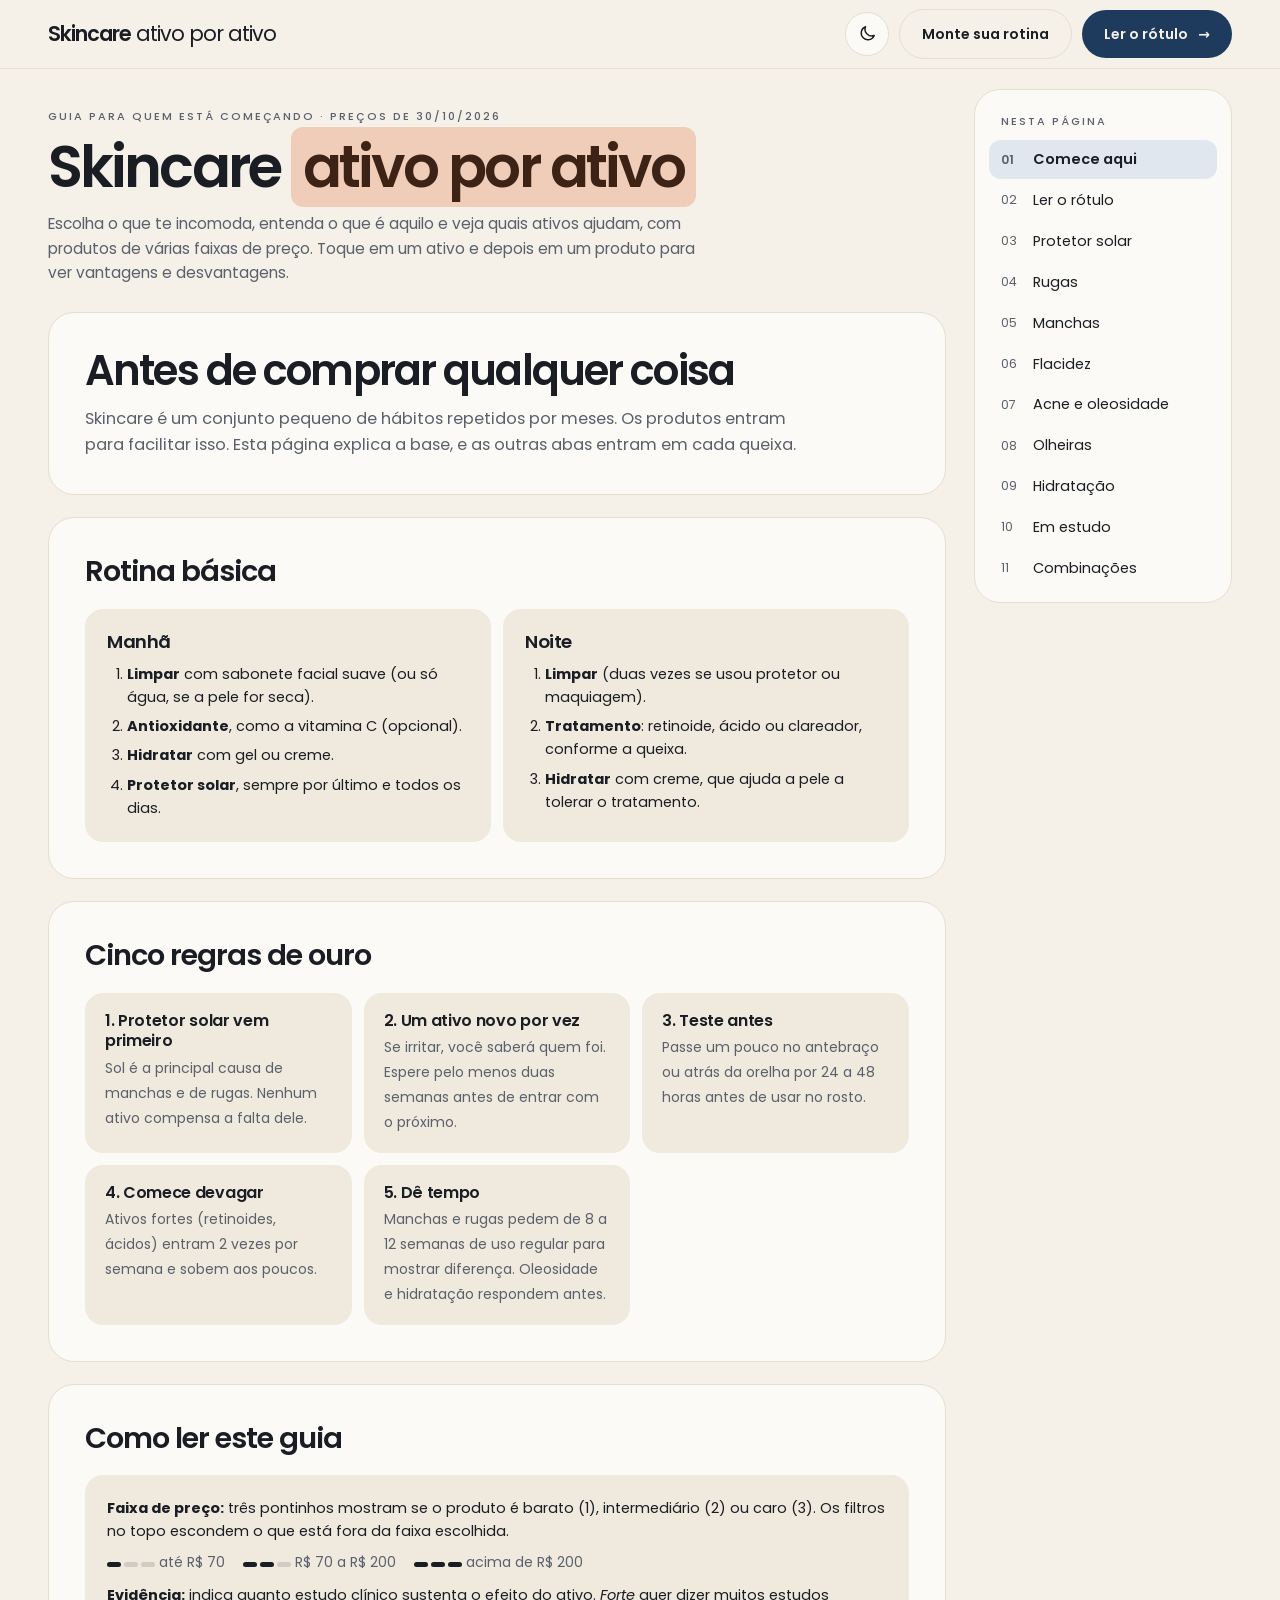
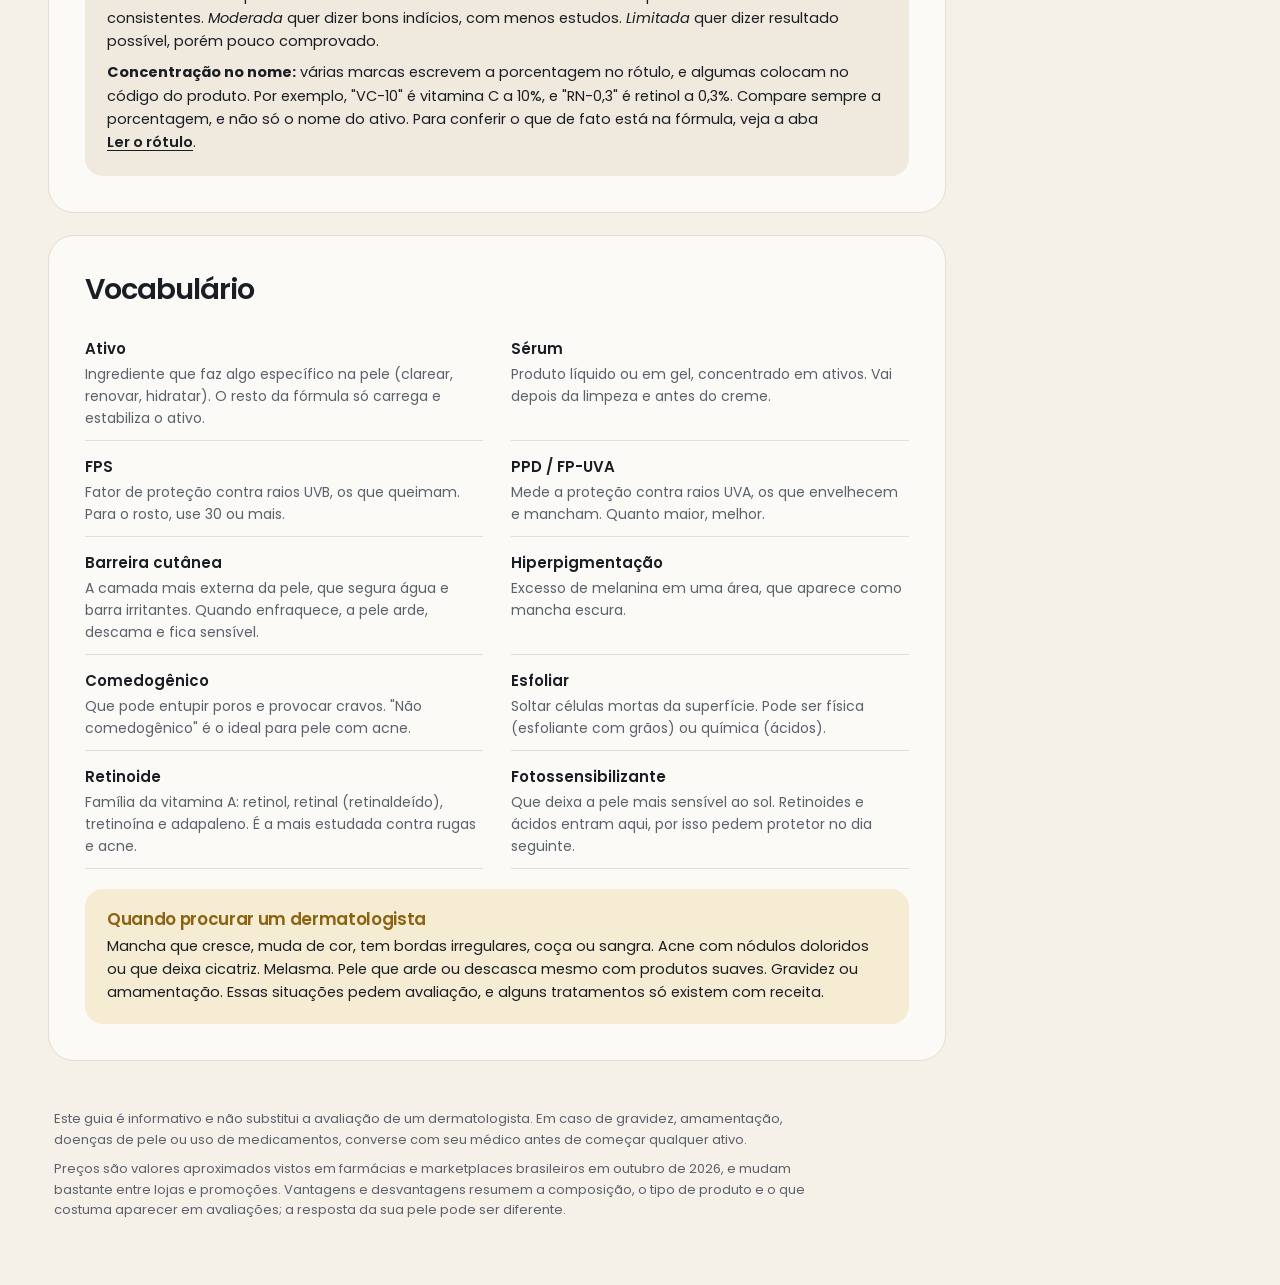
==== guia.html @ db8c1526 "pagina inicial, montador de rotina e novos ativos" ====
<!doctype html>
<html lang="pt-BR">
<head>
<meta charset="utf-8">
<meta name="viewport" content="width=device-width, initial-scale=1">
<meta name="color-scheme" content="light dark">
<meta name="description" content="Guia de skincare ativo por ativo, com exemplos de produtos, preços e como ler o rótulo.">
<title>Skincare Ativo por Ativo</title>
<link rel="preconnect" href="https://fonts.googleapis.com">
<link rel="preconnect" href="https://fonts.gstatic.com" crossorigin>
<link rel="stylesheet" href="https://fonts.googleapis.com/css2?family=Poppins:wght@400;500;600;700&display=swap">
<link rel="stylesheet" href="css/style.css">
<script>
  // Aplica o tema antes de desenhar a página, para não piscar: o salvo pelo botão ou, sem escolha, o claro.
  var t = null;
  try { t = localStorage.getItem('tema'); } catch (e) {}
  document.documentElement.dataset.theme = t || 'light';
</script>
</head>
<body>
<header class="appbar">
  <div class="appbar-in">
    <a class="logo" href="index.html">Skincare <span>ativo por ativo</span></a>
    <div class="bar-r">
      <button class="theme" id="theme" type="button" aria-label="Alternar entre modo claro e escuro">
        <svg class="i-moon" viewBox="0 0 24 24" fill="none" stroke="currentColor" stroke-width="1.8" stroke-linecap="round" stroke-linejoin="round" aria-hidden="true"><path d="M20.5 14.5A8.5 8.5 0 0 1 9.5 3.5a8.5 8.5 0 1 0 11 11z"/></svg>
        <svg class="i-sun" viewBox="0 0 24 24" fill="none" stroke="currentColor" stroke-width="1.8" stroke-linecap="round" aria-hidden="true"><circle cx="12" cy="12" r="4.2"/><path d="M12 2.5v2.2M12 19.3v2.2M2.5 12h2.2M19.3 12h2.2M5.3 5.3l1.6 1.6M17.1 17.1l1.6 1.6M5.3 18.7l1.6-1.6M17.1 6.9l1.6-1.6"/></svg>
      </button>
      <a class="cta ghost" href="rotina.html"><span class="long">Monte sua rotina</span><span class="short">Rotina</span></a>
      <button class="cta" id="next"><span id="next-l">Próxima aba</span> <span aria-hidden="true">→</span></button>
    </div>
  </div>
</header>
<div class="wrap">
  <aside class="side">
    <p class="side-t">Nesta página</p>
    <nav class="tabs" id="tabs" role="tablist" aria-label="Assuntos do guia"></nav>
  </aside>
  <div class="main">
    <header class="top">
      <p class="eyebrow">Guia para quem está começando · preços de 30/10/2026</p>
      <h1>Skincare <em>ativo por ativo</em></h1>
      <p class="sub">Escolha o que te incomoda, entenda o que é aquilo e veja quais ativos ajudam, com produtos de várias faixas de preço. Toque em um ativo e depois em um produto para ver vantagens e desvantagens.</p>
    </header>
    <div class="filter" id="filter" role="group" aria-label="Filtrar produtos por preço"></div>
    <main id="panel" tabindex="-1"></main>
  </div>
  <footer>
    <p>Este guia é informativo e não substitui a avaliação de um dermatologista. Em caso de gravidez, amamentação, doenças de pele ou uso de medicamentos, converse com seu médico antes de começar qualquer ativo.</p>
    <p>Preços são valores aproximados vistos em farmácias e marketplaces brasileiros em outubro de 2026, e mudam bastante entre lojas e promoções. Vantagens e desvantagens resumem a composição, o tipo de produto e o que costuma aparecer em avaliações; a resposta da sua pele pode ser diferente.</p>
  </footer>
</div>

<script src="js/abas/inicio-protetor.js"></script>
<script src="js/abas/rugas-manchas.js"></script>
<script src="js/abas/flacidez-acne.js"></script>
<script src="js/abas/olheiras-hidratacao-combinacoes.js"></script>
<script src="js/abas/em-estudo.js"></script>
<script src="js/abas/ler-rotulo.js"></script>
<script src="js/tema.js"></script>
<script src="js/app.js"></script>
</body>
</html>
---- css/style.css ----
/* Layout: barra fixa no topo + menu lateral numerado ("Nesta página"); cada aba vira uma pilha de cartões grandes.
   Visual: creme quente, cartões arredondados, Poppins, verde-escuro nos botões principais, pílulas com opção ativa em preto. */
/* Paleta: creme quente + azul-petróleo + pêssego (claro); grafite azulado + azul-claro + pêssego (escuro). */
:root{
  --bg:#F5F1E9; --surface:#FCFAF6; --surface2:#EFE9DE; --cool:#E1E7EE; --ink:#1A1E24; --muted:#5A616C; --line:#E5DED1;
  --accent:#1E3A5C; --accent-ink:#F5F1E9; --accent-soft:#DCE5F0;
  --hl:#F0CDB9; --hl-ink:#3D2216;
  --blue:#4A4C96; --blue-soft:#E5E5F6;
  --good:#2D6B4C; --good-soft:#E0EEE4; --bad:#A3433A; --bad-soft:#F7E3DD; --warn:#8A6210; --warn-soft:#F6ECD4;
  --r-lg:26px; --r-md:18px; --r-sm:12px; --bar:68px;
  --f-display:'Poppins',system-ui,-apple-system,'Segoe UI',sans-serif;
  --f-body:'Poppins',system-ui,-apple-system,'Segoe UI',sans-serif;
}
@media (prefers-color-scheme: dark){
  :root:not([data-theme="light"]){
    --bg:#0F131A; --surface:#161B23; --surface2:#1E242E; --cool:#222C3A; --ink:#ECEBE6; --muted:#A3AAB6; --line:#2A323E;
    --accent:#A9C8EE; --accent-ink:#0D1A2B; --accent-soft:#1C2B40;
    --hl:#EFB89E; --hl-ink:#2B150C;
    --blue:#C2C3F2; --blue-soft:#25263F;
    --good:#8CD3AE; --good-soft:#15291F; --bad:#F3A297; --bad-soft:#38201C; --warn:#E8C878; --warn-soft:#2D2614;
    color-scheme:dark;
  }
}
:root[data-theme="dark"]{
  --bg:#0F131A; --surface:#161B23; --surface2:#1E242E; --cool:#222C3A; --ink:#ECEBE6; --muted:#A3AAB6; --line:#2A323E;
  --accent:#A9C8EE; --accent-ink:#0D1A2B; --accent-soft:#1C2B40;
  --hl:#EFB89E; --hl-ink:#2B150C;
  --blue:#C2C3F2; --blue-soft:#25263F;
  --good:#8CD3AE; --good-soft:#15291F; --bad:#F3A297; --bad-soft:#38201C; --warn:#E8C878; --warn-soft:#2D2614;
  color-scheme:dark;
}
*{box-sizing:border-box}
[hidden]{display:none!important}
body{margin:0;background:var(--bg);color:var(--ink);font:400 15.5px/1.6 var(--f-body);-webkit-font-smoothing:antialiased;padding-block:0 56px}
button{font:inherit;color:inherit}
:focus-visible{outline:2px solid var(--accent);outline-offset:2px}
.lbl,.plabel,.facts dt,.pb,.side-t,.eyebrow,.cmp h5,.pd h5{font:500 11px/1.3 var(--f-body);letter-spacing:.18em;text-transform:uppercase;color:var(--muted)}

/* Barra do topo */
.appbar{position:sticky;top:0;z-index:20;background:var(--bg);border-bottom:1px solid var(--line);padding-top:env(safe-area-inset-top,0px)}
.appbar-in{max-width:76rem;margin-inline:auto;height:var(--bar);display:flex;align-items:center;justify-content:space-between;gap:16px;
  padding-inline:max(16px,env(safe-area-inset-left,0px)) max(16px,env(safe-area-inset-right,0px))}
.logo{font:600 1.3rem/1 var(--f-display);letter-spacing:-.045em;color:var(--ink);text-decoration:none;white-space:nowrap}
.logo span{font-weight:400}
.cta{display:inline-flex;align-items:center;gap:10px;background:var(--accent);color:var(--accent-ink);border:0;border-radius:999px;padding:13px 22px;font-weight:600;font-size:14px;cursor:pointer;white-space:nowrap}
.cta:hover{filter:brightness(1.18)}
.bar-r{display:flex;align-items:center;gap:10px;min-width:0}
.bar-r .cta{min-width:0}
#next-l{min-width:0;overflow:hidden;text-overflow:ellipsis}
.theme{flex:0 0 auto;width:44px;height:44px;border-radius:50%;border:1px solid var(--line);background:var(--surface);display:grid;place-items:center;cursor:pointer;color:var(--ink)}
.theme:hover{background:var(--surface2)}
.theme svg{width:19px;height:19px}
.theme .i-sun{display:none}
[data-theme="dark"] .theme .i-sun{display:block}
[data-theme="dark"] .theme .i-moon{display:none}

/* Grade principal + menu lateral */
.wrap{max-width:76rem;margin-inline:auto;display:grid;grid-template-columns:minmax(0,1fr) 258px;gap:0 28px;align-items:start;
  padding-inline:max(16px,env(safe-area-inset-left,0px)) max(16px,env(safe-area-inset-right,0px))}
.main{grid-column:1;grid-row:1;min-width:0}
footer{grid-column:1}
.side{grid-column:2;grid-row:1 / span 2;position:sticky;top:calc(var(--bar) + env(safe-area-inset-top,0px) + 20px);margin-top:20px;
  background:var(--surface);border:1px solid var(--line);border-radius:var(--r-lg);padding:24px 14px 14px}
.side-t{margin:0 12px 12px}
.tabs{display:flex;flex-direction:column;gap:2px;position:relative}
.tab{display:flex;gap:14px;align-items:center;width:100%;text-align:left;border:0;background:none;padding:10px 12px;border-radius:var(--r-sm);font-size:14.5px;line-height:1.3;cursor:pointer}
.tab i{font-style:normal;font-size:12.5px;color:var(--muted);min-width:18px;font-variant-numeric:tabular-nums}
.tab:hover{background:var(--surface2)}
.tab[aria-selected="true"]{background:var(--cool);font-weight:600}

/* Abertura */
.top{padding-block:40px 26px}
.eyebrow{margin:0}
h1{font:600 clamp(2.2rem,6vw,3.6rem)/1.05 var(--f-display);letter-spacing:-.05em;margin:14px 0;text-wrap:balance}
h1 em{font-style:normal;background:var(--hl);color:var(--hl-ink);padding:0 .2em;border-radius:12px;-webkit-box-decoration-break:clone;box-decoration-break:clone}
.sub{max-width:42rem;color:var(--muted);margin:0}

/* Filtro em pílula */
.filter{display:flex;gap:8px 14px;align-items:center;flex-wrap:wrap;margin:0 0 18px}
.seg{display:inline-flex;gap:4px;flex-wrap:wrap;background:var(--surface2);border-radius:999px;padding:5px}
.fchip{border:0;background:transparent;padding:9px 16px;border-radius:999px;font-weight:500;font-size:13.5px;line-height:1.2;color:var(--muted);cursor:pointer}
.fchip:hover{color:var(--ink)}
.fchip[aria-pressed="true"]{background:var(--ink);color:var(--bg)}

/* Cartões de seção */
#panel{outline:none}
.blk{background:var(--surface);border:1px solid var(--line);border-radius:var(--r-lg);padding:clamp(20px,4vw,36px);margin-bottom:22px}
h2{font:600 clamp(1.9rem,5vw,2.6rem)/1.08 var(--f-display);letter-spacing:-.045em;margin:0 0 12px;text-wrap:balance}
.lead{font-size:1.02rem;color:var(--muted);max-width:46rem;margin:0}
.sec{font:600 clamp(1.35rem,3.2vw,1.8rem)/1.2 var(--f-display);letter-spacing:-.035em;margin:0 0 20px;text-wrap:balance}

.types{display:grid;grid-template-columns:repeat(auto-fit,minmax(min(100%,220px),1fr));gap:12px;counter-reset:t}
.type{background:var(--cool);border-radius:var(--r-md);padding:20px 22px}
.type::before{counter-increment:t;content:counter(t,decimal-leading-zero);display:block;font:600 1.6rem/1 var(--f-display);letter-spacing:-.04em;color:color-mix(in srgb,var(--ink) 22%,transparent);margin-bottom:14px}
.type h4{font:600 1.05rem/1.25 var(--f-display);letter-spacing:-.02em;margin:0 0 6px}
.type p{margin:0;font-size:14px;color:var(--muted)}

/* Ativos (sanfona) */
.act{background:var(--surface2);border:1.5px solid transparent;border-radius:var(--r-md);margin-bottom:10px}
.act:has(>[aria-expanded="true"]){background:var(--surface);border-color:var(--ink)}
.act-head{width:100%;display:flex;gap:14px;align-items:center;justify-content:space-between;text-align:left;background:none;border:0;padding:18px 20px;cursor:pointer;border-radius:var(--r-md)}
.act-head .l{min-width:0}
.nm{font:600 1.15rem/1.25 var(--f-display);letter-spacing:-.025em;display:block}
.tags{display:flex;flex-wrap:wrap;gap:6px;margin-top:8px}
.tag{font-size:12px;font-weight:500;line-height:1;padding:6px 10px;border-radius:999px;background:color-mix(in srgb,var(--ink) 7%,transparent);color:var(--muted)}
.tag.ev{background:var(--blue-soft);color:var(--blue)}
.tag.ev.lim{background:var(--warn-soft);color:var(--warn)}
.chev{flex:0 0 auto;width:30px;height:30px;border-radius:50%;background:var(--surface);border:1px solid var(--line);display:grid;place-items:center;font:500 16px/1 var(--f-body)}
.chev::before{content:"+"}
[aria-expanded="true"]>.chev{background:var(--ink);border-color:var(--ink);color:var(--bg)}
[aria-expanded="true"]>.chev::before{content:"–"}
.act-body{margin:0 20px;padding:4px 0 22px;border-top:1px solid var(--line)}
.facts{display:grid;grid-template-columns:repeat(auto-fit,minmax(min(100%,240px),1fr));gap:16px 24px;margin:18px 0 20px}
.facts div{min-width:0}
.facts dt{margin-bottom:5px}
.facts dd{margin:0;font-size:14.5px}
.facts .care dd{color:var(--warn)}
.plabel{margin:4px 0 10px}

/* Produtos */
.prods{display:flex;flex-direction:column;gap:8px}
.prod{border-radius:var(--r-sm);background:var(--surface2)}
.prod-head{width:100%;display:grid;grid-template-columns:minmax(0,1fr) auto;gap:4px 14px;text-align:left;background:none;border:0;padding:14px 16px;cursor:pointer;border-radius:var(--r-sm);align-items:center}
.pb{font-size:10.5px}
.pn{font-weight:600;font-size:15px;line-height:1.3;letter-spacing:-.01em}
.pc{font-size:13px;line-height:1.4;color:var(--muted)}
.price{text-align:right;font-weight:600;font-size:15px;line-height:1.3;white-space:nowrap;font-variant-numeric:tabular-nums}
.dots{display:inline-flex;gap:3px;margin-top:6px}
.dots i{width:14px;height:5px;border-radius:3px;background:color-mix(in srgb,var(--ink) 14%,transparent)}
.dots i.on{background:var(--ink)}
.pd{display:grid;grid-template-columns:1fr 1fr;gap:10px;padding:0 12px 12px}
.pd h5{margin:0 0 8px}
.pros h5{color:var(--good)}.cons h5{color:var(--bad)}
.pd ul{list-style:none;margin:0;padding:0;display:flex;flex-direction:column;gap:6px;font-size:14px}
.pd li{padding-left:18px;position:relative}
.pros li::before{content:"+";position:absolute;left:2px;color:var(--good);font-weight:600}
.cons li::before{content:"–";position:absolute;left:2px;color:var(--bad);font-weight:600}
.pros,.cons{min-width:0;border-radius:var(--r-sm);padding:14px 16px}
.pros{background:var(--good-soft)}.cons{background:var(--bad-soft)}
.empty{font-size:14px;color:var(--muted);padding:8px 2px}
.nomatch{margin:0}

/* Notas, cartões internos e listas */
.note{background:var(--warn-soft);border-radius:var(--r-md);padding:20px 22px;margin-top:20px}
.note b{display:block;font:600 1.05rem/1.3 var(--f-display);letter-spacing:-.02em;margin-bottom:4px;color:var(--warn)}
.note p{margin:0;font-size:14.5px}
.steps{display:grid;grid-template-columns:repeat(auto-fit,minmax(min(100%,290px),1fr));gap:12px}
.card{background:var(--surface2);border-radius:var(--r-md);padding:22px}
.card h3{font:600 1.15rem/1.2 var(--f-display);letter-spacing:-.025em;margin:0 0 10px}
.card ol,.card ul{margin:0;padding-left:20px;display:flex;flex-direction:column;gap:6px;font-size:14.5px}
.card p{margin:0 0 8px;font-size:14.5px}
.rules{display:grid;grid-template-columns:repeat(auto-fit,minmax(min(100%,260px),1fr));gap:12px}
.rule{background:var(--surface2);border-radius:var(--r-md);padding:18px 20px}
.rule b{display:block;font:600 1rem/1.3 var(--f-display);letter-spacing:-.02em;margin-bottom:4px}
.rule span{font-size:14px;color:var(--muted)}
.gloss{display:grid;grid-template-columns:repeat(auto-fit,minmax(min(100%,300px),1fr));gap:4px 28px;margin:0}
.gloss div{padding:10px 0;border-bottom:1px solid var(--line)}
.gloss dt{font-weight:600;font-size:15px}
.gloss dd{margin:2px 0 0;font-size:14px;color:var(--muted)}
.legend{display:flex;flex-wrap:wrap;gap:8px 18px;font-size:14px;color:var(--muted)}
.linkbtn{background:none;border:0;padding:0;color:var(--ink);font-weight:600;text-decoration:underline;text-underline-offset:3px;cursor:pointer}

.pair{display:grid;grid-template-columns:minmax(0,1.1fr) auto minmax(0,2fr);gap:6px 16px;align-items:center;background:var(--surface2);border-radius:var(--r-md);padding:16px 20px;margin-bottom:8px}
.pair b{font-weight:600;letter-spacing:-.01em}
.pair p{margin:0;font-size:14px;color:var(--muted)}
.st{font-size:12px;font-weight:600;line-height:1;padding:7px 12px;border-radius:999px;white-space:nowrap}
.st.ok{background:var(--good-soft);color:var(--good)}
.st.alt{background:var(--warn-soft);color:var(--warn)}
.st.no{background:var(--bad-soft);color:var(--bad)}

.cmp{display:grid;grid-template-columns:1fr 1fr;gap:10px;margin:2px 0 20px}
.cmp>div{border-radius:var(--r-md);padding:18px 20px;min-width:0}
.cmp h5{margin:0 0 8px}
.cmp p{margin:0;font-size:14px}
.cmp .inj{background:var(--blue-soft)}.cmp .inj h5{color:var(--blue)}
.cmp .tpc{background:var(--warn-soft)}.cmp .tpc h5{color:var(--warn)}
.srcs{margin:0;padding-left:18px;display:flex;flex-direction:column;gap:8px;font-size:14px}
.srcs a{color:var(--ink);text-underline-offset:3px}

.inci{list-style:none;margin:0;padding:0;columns:250px;column-gap:16px}
.inci li{break-inside:avoid;display:flex;gap:10px;align-items:baseline;padding:6px 10px;border-bottom:1px solid var(--line);font-size:13.5px;border-radius:8px}
.inci li i{font-size:11px;font-style:normal;color:var(--muted);min-width:20px;font-variant-numeric:tabular-nums}
.inci li em{margin-left:auto;padding-left:8px;font-size:10px;font-style:normal;font-weight:600;text-transform:uppercase;letter-spacing:.08em;text-align:right}
.inci li.hi{background:var(--good-soft)}.inci li.hi em{color:var(--good)}
.inci li.lo{background:var(--warn-soft)}.inci li.lo em{color:var(--warn)}
.inci li.mk{background:var(--blue-soft)}.inci li.mk em{color:var(--blue)}
.inci li.ne{font-weight:600}.inci li.ne em{color:var(--muted)}
.inci-cap{font-size:13px;color:var(--muted);margin:10px 0 0}
.case{display:grid;grid-template-columns:minmax(0,200px) 1fr;gap:20px;align-items:center;margin-bottom:16px}
.case img{display:block;width:100%;height:auto;border-radius:var(--r-md);border:1px solid var(--line);background:#fff}
.case p{margin:0 0 8px;font-size:14.5px}.case p:last-child{margin:0}
.det{margin-top:10px}
.det summary{cursor:pointer;font-weight:500;font-size:14.5px;padding:12px 20px;background:var(--surface2);border-radius:999px;width:fit-content;max-width:100%;margin-bottom:10px}
.det[open] summary{margin-bottom:14px}
/* Página "Monte sua rotina": coluna única, sem menu de abas, com os passos numerados */
.cta{text-decoration:none}
.cta.ghost{background:transparent;color:var(--ink);border:1px solid var(--line)}
.cta.ghost:hover{filter:none;background:var(--surface2)}
.cta.ghost .short{display:none}
.tool-wrap{max-width:62rem;margin-inline:auto;padding-inline:max(16px,env(safe-area-inset-left,0px)) max(16px,env(safe-area-inset-right,0px))}
.step{position:relative;padding-left:clamp(20px,4vw,36px)}
.step-n{width:38px;height:38px;border-radius:50%;background:var(--accent);color:var(--accent-ink);display:grid;place-items:center;font-weight:600;font-size:15px;margin-bottom:14px}
.step .sec{margin-bottom:18px}

/* Monte sua rotina */
.chks{display:flex;flex-wrap:wrap;gap:8px}
.chk{display:inline-flex;align-items:center;gap:9px;padding:10px 16px;border-radius:999px;background:var(--surface2);cursor:pointer;font-size:14.5px;font-weight:500;line-height:1.3;user-select:none}
.chk.solo{margin-top:14px}
.chk input,.pick input{appearance:none;-webkit-appearance:none;margin:0;flex:0 0 auto;width:19px;height:19px;border-radius:6px;border:1.5px solid var(--muted);background:var(--surface);display:grid;place-items:center;cursor:pointer}
.chk input:checked,.pick input:checked{background:var(--accent);border-color:var(--accent)}
.chk input:checked::after,.pick input:checked::after{content:"";width:5px;height:9px;border:solid var(--accent-ink);border-width:0 2px 2px 0;transform:translateY(-1px) rotate(45deg)}
.chk:has(input:checked){background:var(--accent-soft);color:var(--accent)}
.rt-bar{display:flex;flex-wrap:wrap;gap:10px 14px;align-items:center;margin:0 0 16px}
.rt-bar p{margin:0;font-size:14px;color:var(--muted);flex:1 1 260px}
.pbtn{border:1px solid var(--line);background:var(--surface);border-radius:999px;padding:9px 16px;font-weight:500;font-size:13.5px;cursor:pointer}
.pbtn:hover:not(:disabled){background:var(--surface2)}
.pbtn:disabled{opacity:.45;cursor:default}
.picks{display:grid;grid-template-columns:repeat(auto-fill,minmax(min(100%,200px),1fr));gap:10px}
.pick{position:relative;display:flex;flex-direction:column;gap:4px;min-width:0;padding:14px 14px 13px;background:var(--surface2);border:1.5px solid transparent;border-radius:var(--r-md);cursor:pointer;transition:border-color .15s,background .15s,transform .15s}
.pick:hover{transform:translateY(-1px);border-color:var(--line)}
.pick input{position:absolute;opacity:0;width:1px;height:1px;pointer-events:none}
.pick:has(input:focus-visible){outline:2px solid var(--accent);outline-offset:2px}
.pick:has(input:checked){background:var(--surface);border-color:var(--ink)}
.pick-top{display:flex;align-items:center;justify-content:space-between;gap:8px;margin-bottom:6px}
.pick .slot{display:inline-flex;align-items:center;gap:5px;font-size:11px;font-weight:500;line-height:1;padding:5px 9px 5px 7px;border-radius:999px;background:color-mix(in srgb,var(--ink) 6%,transparent);color:var(--muted)}
.pick .slot svg{width:13px;height:13px;flex:0 0 auto}
.pick .slot.mn svg+svg{margin-left:-2px}
.tick{flex:0 0 auto;width:22px;height:22px;border-radius:50%;border:1.5px solid color-mix(in srgb,var(--muted) 60%,transparent);background:var(--surface);display:grid;place-items:center}
.pick input:checked~.pick-top .tick{background:var(--ink);border-color:var(--ink)}
.pick input:checked~.pick-top .tick::after{content:"";width:5px;height:9px;border:solid var(--bg);border-width:0 2px 2px 0;transform:translateY(-1px) rotate(45deg)}
.pick b{font-weight:600;font-size:15px;line-height:1.25;letter-spacing:-.015em}
.pick small{font-size:12.5px;line-height:1.45;color:var(--muted);display:-webkit-box;-webkit-line-clamp:2;-webkit-box-orient:vertical;overflow:hidden}
.pick:has(input:checked) small{display:block;-webkit-line-clamp:unset;overflow:visible}
.rt-hint{margin:0 0 12px;font-size:14px;color:var(--muted);max-width:46rem}
.lv-legend{display:flex;flex-wrap:wrap;gap:6px 18px;font-size:13px;font-weight:500;color:var(--muted);margin:0 0 16px}
.lv-legend span{display:inline-flex;align-items:center;gap:7px}
.lv-legend i{width:11px;height:11px;border-radius:50%}
.lv-legend .l3 i{background:var(--good)}.lv-legend .l2 i{background:var(--blue)}.lv-legend .l1 i{background:var(--muted)}
.whys{display:flex;flex-wrap:wrap;gap:6px;margin-top:9px}
.whys:empty{display:none}
.pick .whys{margin-top:auto;padding-top:10px;gap:5px}
.pick .why{font-size:11.5px;font-weight:500;line-height:1.3;padding:4px 9px;border-radius:7px}
.why.l3{background:var(--good-soft);color:var(--good)}
.why.l2{background:var(--blue-soft);color:var(--blue)}
.why.l1{background:color-mix(in srgb,var(--ink) 8%,transparent);color:var(--muted)}
.why.med{background:var(--warn-soft);color:var(--warn)}
/* Fio no topo e seleção na cor do nível de indicação */
.pick.l3{box-shadow:inset 0 3px 0 var(--good)}
.pick.l2{box-shadow:inset 0 3px 0 var(--blue)}
.pick.l1{box-shadow:inset 0 3px 0 color-mix(in srgb,var(--muted) 55%,transparent)}
.pick.l3:has(input:checked){border-color:var(--good)}
.pick.l2:has(input:checked){border-color:var(--blue)}
.pick.l3 input:checked~.pick-top .tick{background:var(--good);border-color:var(--good)}
.pick.l2 input:checked~.pick-top .tick{background:var(--blue);border-color:var(--blue)}
.routine{display:grid;grid-template-columns:repeat(auto-fit,minmax(min(100%,280px),1fr));gap:12px}
.rcol{background:var(--cool);border-radius:var(--r-md);padding:20px}
.rcol h3{display:flex;align-items:center;gap:10px;font:600 1.2rem/1.2 var(--f-display);letter-spacing:-.025em;margin:0 0 14px}
.rsteps{list-style:none;margin:0;padding:0;display:flex;flex-direction:column;gap:8px;counter-reset:s}
.rsteps li{counter-increment:s;display:grid;grid-template-columns:26px minmax(0,1fr);gap:0 12px;align-items:start;background:var(--surface);border-radius:var(--r-sm);padding:12px 14px}
.rsteps li::before{content:counter(s);width:26px;height:26px;border-radius:50%;background:var(--surface2);display:grid;place-items:center;font-size:12.5px;font-weight:600}
.rsteps li.act::before{background:var(--accent);color:var(--accent-ink)}
.rsteps li>div{min-width:0}
.rsteps b{display:block;font-weight:600;font-size:14.5px;line-height:1.35;margin-top:2px}
.rsteps li>div>span{display:block;margin-top:2px;font-size:13px;color:var(--muted);line-height:1.45}
.rsteps .linkbtn{font-size:13px}
.rsteps .whyslot{display:block;margin-top:7px;padding-top:7px;border-top:1px dashed var(--line);font-size:12.5px;line-height:1.45;color:var(--accent)}
.warns{margin-top:14px;background:var(--warn-soft);border-radius:var(--r-md);padding:16px 20px}
.warns-t{margin:0 0 8px;font-weight:600;color:var(--warn)}
.warns ul{margin:0;padding-left:18px;display:flex;flex-direction:column;gap:8px;font-size:14px}
.warns li b{color:var(--warn)}

footer{margin-top:10px;padding:16px 6px 0;font-size:13px;color:var(--muted)}
footer p{margin:0 0 8px;max-width:48rem}

@media (max-width:900px){
  .wrap{grid-template-columns:minmax(0,1fr)}
  .main,.side{grid-row:auto;grid-column:1}
  .side{position:sticky;top:calc(var(--bar) + env(safe-area-inset-top,0px));z-index:15;margin:0;margin-inline:calc(-1 * max(16px,env(safe-area-inset-left,0px)));
    border-radius:0;border-width:0 0 1px;padding:8px max(16px,env(safe-area-inset-left,0px));background:var(--bg)}
  .side-t{display:none}
  .tabs{flex-direction:row;overflow-x:auto;scrollbar-width:none}
  .tabs::-webkit-scrollbar{display:none}
  .tab{width:auto;flex:0 0 auto;white-space:nowrap;padding:9px 14px;border-radius:999px}
  .tab i{display:none}
  .top{padding-block:28px 20px}
}
@media (max-width:560px){
  .cta{padding:10px 16px;font-size:13px}
  .seg{border-radius:22px}
  .case{grid-template-columns:1fr}
  .case img{max-width:220px}
  .pd,.cmp,.pair{grid-template-columns:1fr}
  .st{justify-self:start}
  .act-head{padding:16px}
  .act-body{margin:0 16px}
}
@media (max-width:640px){
  .cta.ghost{padding-inline:14px}
  .cta.ghost .long{display:none}
  .cta.ghost .short{display:inline}
}
@media (max-width:420px){
  .logo span{display:none}
  #next-l{display:none}
}
@media (prefers-reduced-motion:no-preference){
  .act-body,.pd{animation:fade .18s ease-out}
  @keyframes fade{from{opacity:0;transform:translateY(-3px)}to{opacity:1;transform:none}}
}

/* Página inicial: dois cards grandes ("portas") com desenho em traço, e a transição que cobre a tela ao clicar (js/inicio.js) */
.home-wrap{max-width:68rem;margin-inline:auto;padding-inline:max(16px,env(safe-area-inset-left,0px)) max(16px,env(safe-area-inset-right,0px))}
.home .top{padding-block:48px 30px}
.doors{display:grid;grid-template-columns:repeat(2,minmax(0,1fr));gap:20px}
.door{--door:var(--cool);position:relative;display:flex;flex-direction:column;min-width:0;padding:12px;background:var(--door);color:var(--ink);text-decoration:none;
  border-radius:var(--r-lg);transition:transform .45s cubic-bezier(.2,.8,.2,1),box-shadow .45s,opacity .4s}
.door.d2{--door:color-mix(in srgb,var(--hl) 42%,var(--surface))}
.door:hover{transform:translateY(-5px);box-shadow:0 22px 44px -26px rgba(20,30,45,.45)}
.door:focus-visible{outline-offset:4px}
.door-art{display:grid;place-items:center;aspect-ratio:26/18;border-radius:calc(var(--r-lg) - 8px);background:color-mix(in srgb,var(--surface) 55%,transparent);overflow:hidden}
.door-art svg{width:min(88%,360px);height:auto;transition:transform .6s cubic-bezier(.2,.8,.2,1)}
.door:hover .door-art svg{transform:scale(1.04)}
.door-body{display:flex;flex-direction:column;gap:8px;flex:1;padding:22px 14px 10px}
.door h2{font:600 clamp(1.6rem,3.2vw,2.1rem)/1.1 var(--f-display);letter-spacing:-.045em;margin:0}
.door p{margin:0;color:var(--muted);max-width:30rem}
.door-go{display:flex;align-items:center;justify-content:space-between;gap:12px;margin-top:auto;padding-top:18px;font-weight:600;font-size:14.5px}
.door-go i{flex:0 0 auto;display:grid;place-items:center;width:46px;height:46px;border-radius:50%;background:var(--ink);color:var(--bg);font-style:normal;font-size:17px;transition:transform .45s cubic-bezier(.2,.8,.2,1)}
.door:hover .door-go i{transform:translateX(5px)}
.home footer{margin-top:40px}

/* Desenhos: tudo pelas cores da paleta, para acompanhar o tema */
.ill .bl{fill:color-mix(in srgb,var(--surface) 75%,transparent)}
.ill .ln{fill:none;stroke:var(--ink);stroke-width:2.2;stroke-linecap:round;stroke-linejoin:round}
.ill .ln.thick{stroke-width:5}
.ill .ln.dash{stroke:var(--muted);stroke-width:1.6;stroke-dasharray:2 6;opacity:.7}
.ill .sf{fill:var(--surface);stroke:var(--ink);stroke-width:2.2;stroke-linejoin:round}
.ill .glass{fill:color-mix(in srgb,var(--surface) 80%,transparent)}
.ill .ac{fill:var(--accent)}
.ill .pe{fill:var(--hl)}
.ill .so{fill:var(--accent-soft)}
.ill .gd{fill:var(--good)}
.ill .ck{fill:none;stroke:var(--surface);stroke-width:2.2;stroke-linecap:round;stroke-linejoin:round}
.ill g,.ill .drop,.ill .spark{transform-box:fill-box;transform-origin:center}
.ill .bob{animation:bob 5s ease-in-out infinite}
.ill .bob2{animation:bob 5s ease-in-out -1.6s infinite}
.ill .bob3{animation:bob 6s ease-in-out -3s infinite}
.ill .drop{animation:drip 3.6s ease-in-out infinite}
.ill .spark{animation:twinkle 3s ease-in-out infinite}
.ill .spark.s2{animation-delay:-1.5s}
@keyframes bob{50%{transform:translateY(-5px)}}
@keyframes drip{0%,100%{transform:translateY(0)}50%{transform:translateY(6px)}}
@keyframes twinkle{0%,100%{transform:scale(1);opacity:1}50%{transform:scale(.6) rotate(45deg);opacity:.5}}

/* Entrada da página inicial, em cascata */
.home .top>*,.door{animation:rise .8s cubic-bezier(.2,.8,.2,1) backwards}
.home .top>:nth-child(2){animation-delay:.06s}
.home .top>:nth-child(3){animation-delay:.12s}
.door.d1{animation-delay:.18s}
.door.d2{animation-delay:.28s}
@keyframes rise{from{opacity:0;transform:translateY(18px)}}

/* Transição ao clicar: o resto da página some, o card vira um véu que cobre a tela */
body.leaving .top,body.leaving footer,body.leaving .door:not(.going){opacity:0;transform:scale(.97);transition:opacity .35s,transform .5s}
.door.going{visibility:hidden}
.veil{position:fixed;z-index:100;pointer-events:none}
.veil-art{position:fixed;z-index:101;pointer-events:none;transform-origin:center;margin:0}

/* Guia e rotina entram com fade, continuando a transição */
.wrap,.tool-wrap{animation:pageIn .6s cubic-bezier(.2,.8,.2,1) backwards}
@keyframes pageIn{from{opacity:0;transform:translateY(14px)}}

@media (max-width:760px){
  .doors{grid-template-columns:minmax(0,1fr)}
  .home .top{padding-block:32px 22px}
}
@media (prefers-reduced-motion:reduce){
  .ill *{animation:none!important}
}
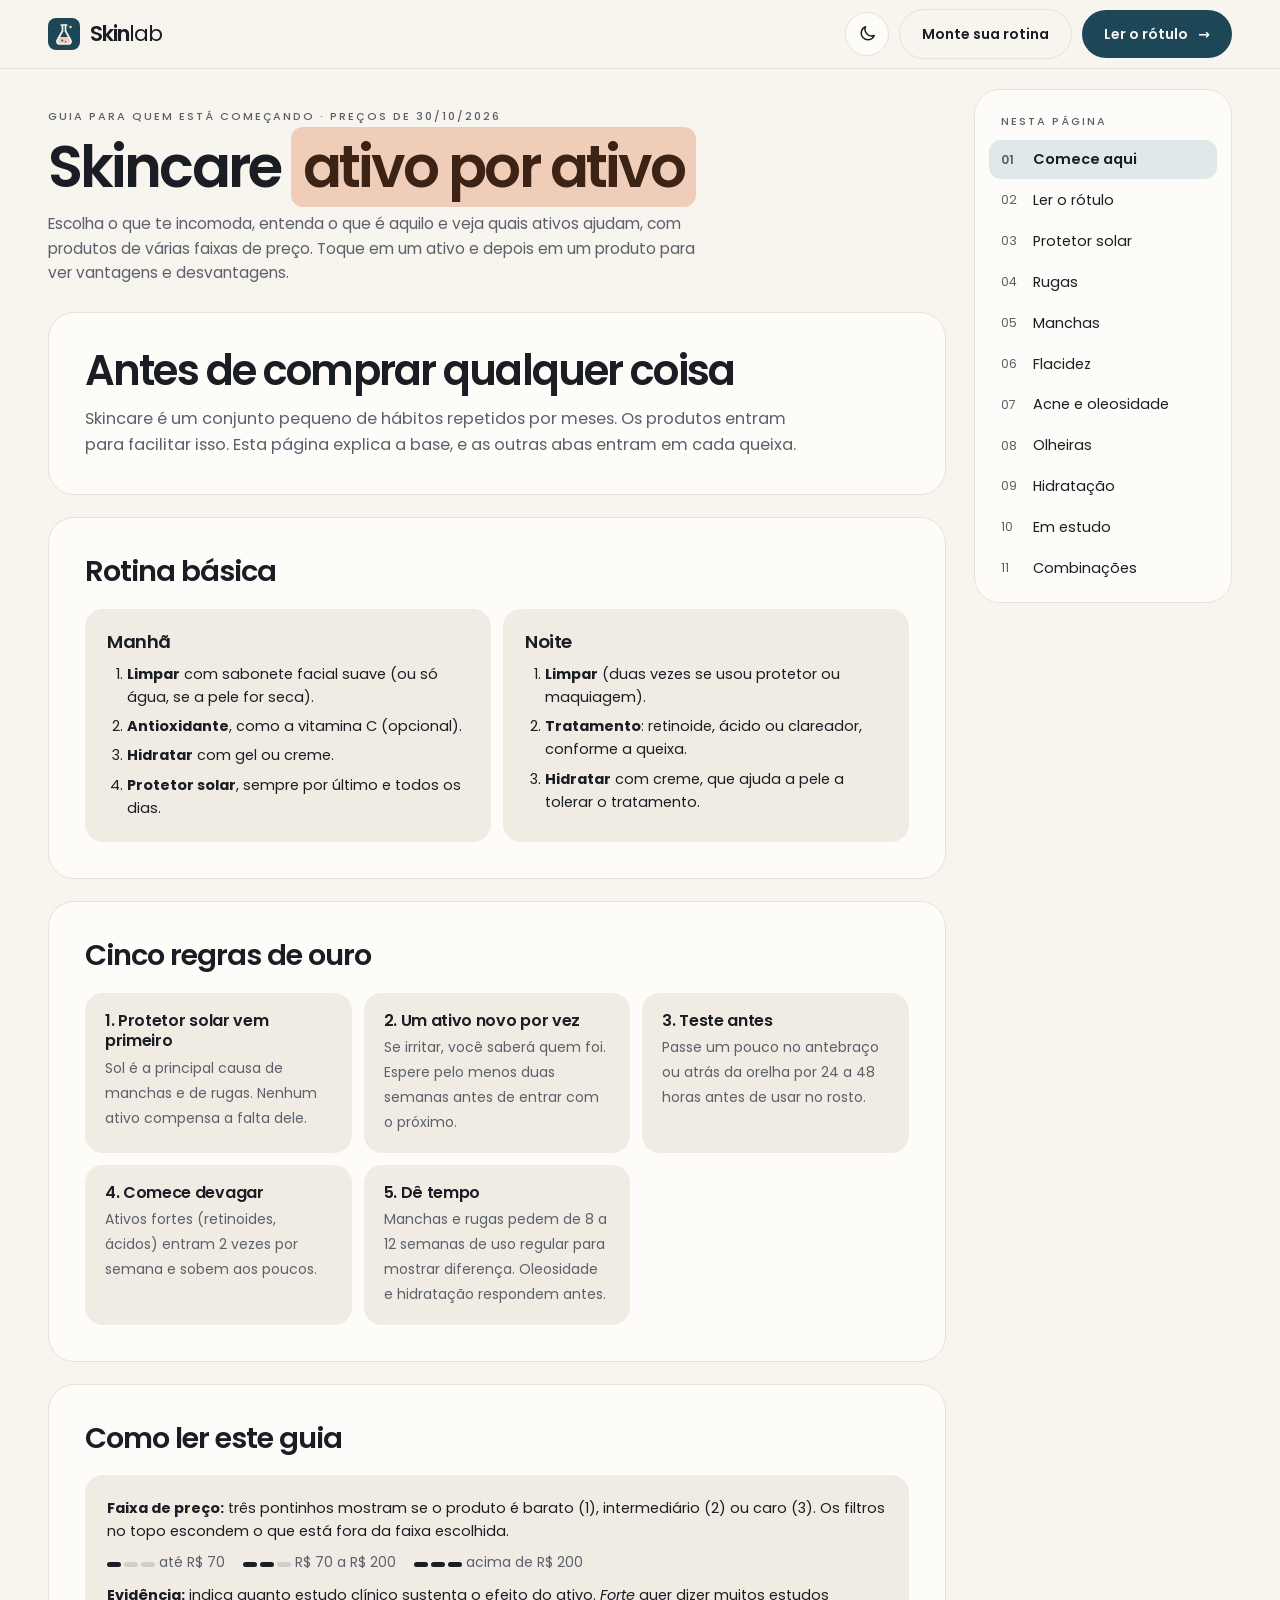
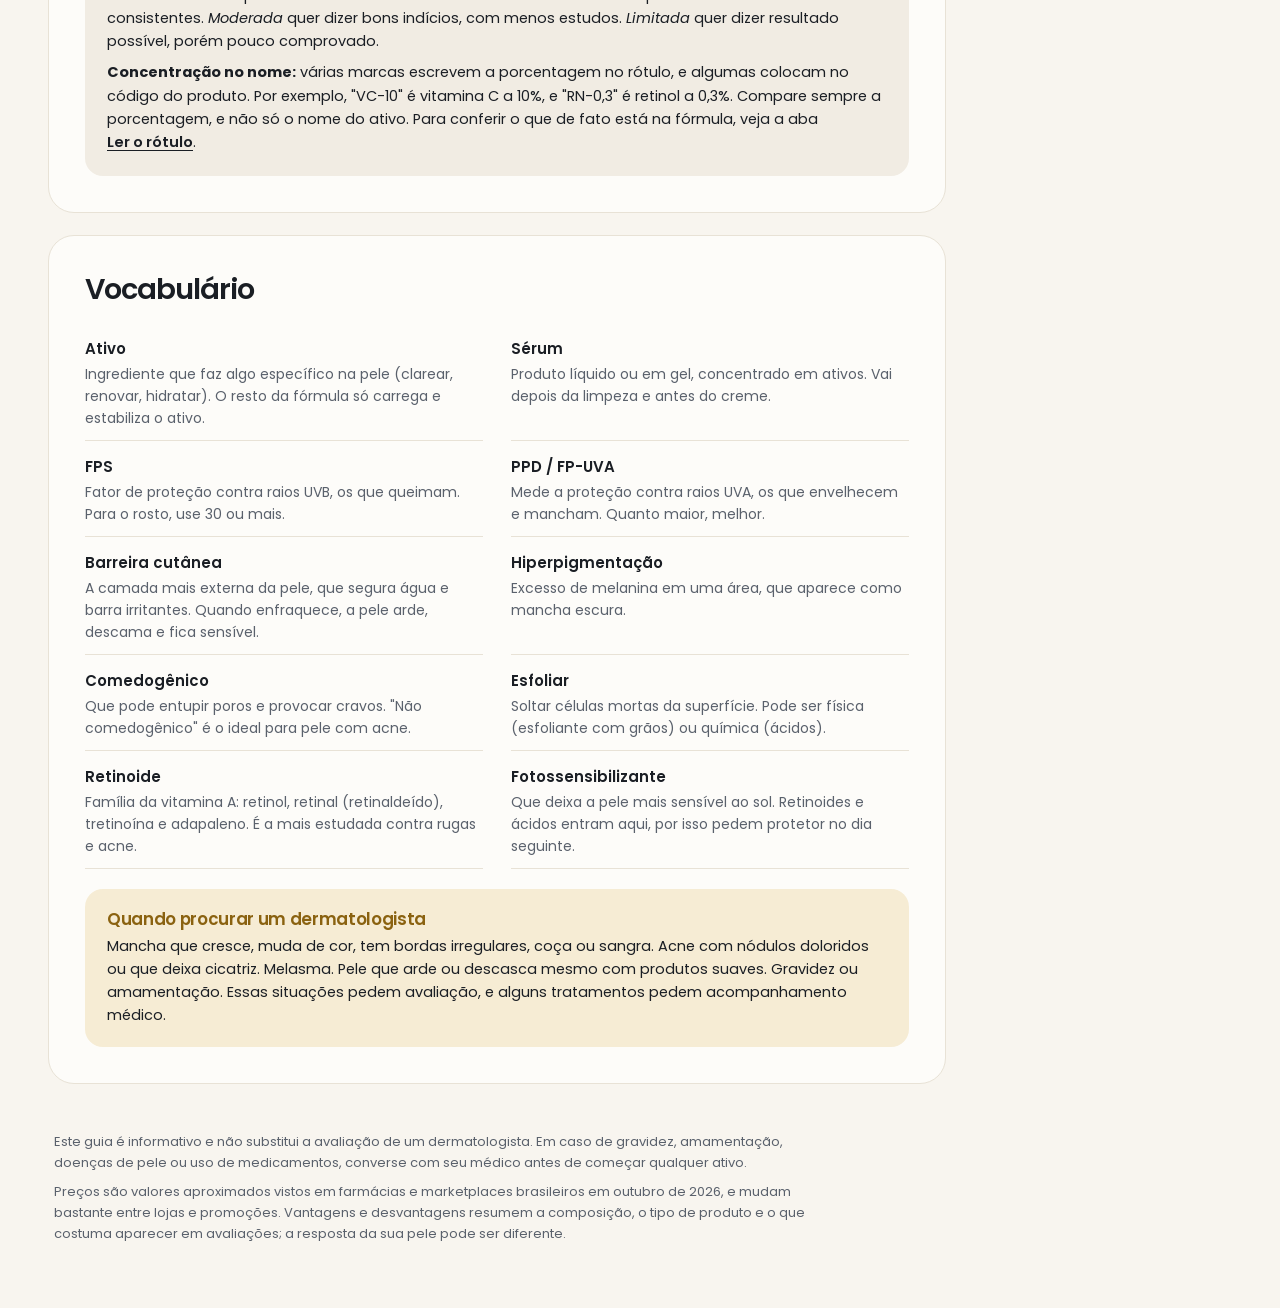
==== commit ecdc2f73: "Skinlab: novo nome, ícone, paleta ajustada e guia de retinoides - Renomeia a plataforma para Skinlab" ====
--- a/guia.html
+++ b/guia.html
@@ -5,11 +5,12 @@
 <meta name="viewport" content="width=device-width, initial-scale=1">
 <meta name="color-scheme" content="light dark">
 <meta name="description" content="Guia de skincare ativo por ativo, com exemplos de produtos, preços e como ler o rótulo.">
-<title>Skincare Ativo por Ativo</title>
+<title>Guia de ativos · Skinlab</title>
 <link rel="preconnect" href="https://fonts.googleapis.com">
 <link rel="preconnect" href="https://fonts.gstatic.com" crossorigin>
 <link rel="stylesheet" href="https://fonts.googleapis.com/css2?family=Poppins:wght@400;500;600;700&display=swap">
-<link rel="stylesheet" href="css/style.css">
+<link rel="icon" href="img/icon.svg" type="image/svg+xml">
+<link rel="stylesheet" href="css/style.css?v=11">
 <script>
   // Aplica o tema antes de desenhar a página, para não piscar: o salvo pelo botão ou, sem escolha, o claro.
   var t = null;
@@ -20,7 +21,7 @@
 <body>
 <header class="appbar">
   <div class="appbar-in">
-    <a class="logo" href="index.html">Skincare <span>ativo por ativo</span></a>
+    <a class="logo" href="index.html" aria-label="Skinlab, página inicial"><svg class="logo-i" viewBox="0 0 64 64" aria-hidden="true"><rect class="b" width="64" height="64" rx="16"/><path class="lq" d="M22.2 38h19.6l3.7 6.5a5 5 0 0 1-4.3 7.5H22.8a5 5 0 0 1-4.3-7.5z"/><path class="fl" d="M26.5 14h11M29 14v12L18.5 44.5a5 5 0 0 0 4.3 7.5h18.4a5 5 0 0 0 4.3-7.5L35 26V14"/><circle class="bb" cx="28.5" cy="45" r="1.9"/><circle class="bb" cx="35" cy="47.5" r="1.3"/><circle class="lq" cx="45" cy="18" r="2.6"/></svg><span class="logo-t">Skin<span>lab</span></span></a>
     <div class="bar-r">
       <button class="theme" id="theme" type="button" aria-label="Alternar entre modo claro e escuro">
         <svg class="i-moon" viewBox="0 0 24 24" fill="none" stroke="currentColor" stroke-width="1.8" stroke-linecap="round" stroke-linejoin="round" aria-hidden="true"><path d="M20.5 14.5A8.5 8.5 0 0 1 9.5 3.5a8.5 8.5 0 1 0 11 11z"/></svg>
@@ -51,13 +52,13 @@
   </footer>
 </div>
 
-<script src="js/abas/inicio-protetor.js"></script>
-<script src="js/abas/rugas-manchas.js"></script>
-<script src="js/abas/flacidez-acne.js"></script>
-<script src="js/abas/olheiras-hidratacao-combinacoes.js"></script>
-<script src="js/abas/em-estudo.js"></script>
-<script src="js/abas/ler-rotulo.js"></script>
-<script src="js/tema.js"></script>
-<script src="js/app.js"></script>
+<script src="js/abas/inicio-protetor.js?v=11"></script>
+<script src="js/abas/rugas-manchas.js?v=11"></script>
+<script src="js/abas/flacidez-acne.js?v=11"></script>
+<script src="js/abas/olheiras-hidratacao-combinacoes.js?v=11"></script>
+<script src="js/abas/em-estudo.js?v=11"></script>
+<script src="js/abas/ler-rotulo.js?v=11"></script>
+<script src="js/tema.js?v=11"></script>
+<script src="js/app.js?v=11"></script>
 </body>
 </html>
--- a/css/style.css
+++ b/css/style.css
@@ -1,10 +1,10 @@
 /* Layout: barra fixa no topo + menu lateral numerado ("Nesta página"); cada aba vira uma pilha de cartões grandes.
    Visual: creme quente, cartões arredondados, Poppins, verde-escuro nos botões principais, pílulas com opção ativa em preto. */
-/* Paleta: creme quente + azul-petróleo + pêssego (claro); grafite azulado + azul-claro + pêssego (escuro). */
+/* Paleta: creme claro + azul-petróleo + pêssego (claro); grafite esverdeado + petróleo claro + pêssego (escuro). */
 :root{
-  --bg:#F5F1E9; --surface:#FCFAF6; --surface2:#EFE9DE; --cool:#E1E7EE; --ink:#1A1E24; --muted:#5A616C; --line:#E5DED1;
-  --accent:#1E3A5C; --accent-ink:#F5F1E9; --accent-soft:#DCE5F0;
-  --hl:#F0CDB9; --hl-ink:#3D2216;
+  --bg:#F8F5EF; --surface:#FDFCF9; --surface2:#F1ECE3; --cool:#DFE9EB; --ink:#1A1E24; --muted:#5A616C; --line:#E8E2D6;
+  --accent:#1D4757; --accent-ink:#F8F5EF; --accent-soft:#D8E8EB;
+  --hl:#F0CDB9; --hl-ink:#3D2216; --hl-soft:#F8E7DC;
   --blue:#4A4C96; --blue-soft:#E5E5F6;
   --good:#2D6B4C; --good-soft:#E0EEE4; --bad:#A3433A; --bad-soft:#F7E3DD; --warn:#8A6210; --warn-soft:#F6ECD4;
   --r-lg:26px; --r-md:18px; --r-sm:12px; --bar:68px;
@@ -13,18 +13,18 @@
 }
 @media (prefers-color-scheme: dark){
   :root:not([data-theme="light"]){
-    --bg:#0F131A; --surface:#161B23; --surface2:#1E242E; --cool:#222C3A; --ink:#ECEBE6; --muted:#A3AAB6; --line:#2A323E;
-    --accent:#A9C8EE; --accent-ink:#0D1A2B; --accent-soft:#1C2B40;
-    --hl:#EFB89E; --hl-ink:#2B150C;
+    --bg:#0F1418; --surface:#161C21; --surface2:#1E252B; --cool:#1F2E34; --ink:#ECEBE6; --muted:#A3AAB6; --line:#2A323E;
+    --accent:#9DCFDB; --accent-ink:#0B1F26; --accent-soft:#17313A;
+    --hl:#EFB89E; --hl-ink:#2B150C; --hl-soft:#2E221C;
     --blue:#C2C3F2; --blue-soft:#25263F;
     --good:#8CD3AE; --good-soft:#15291F; --bad:#F3A297; --bad-soft:#38201C; --warn:#E8C878; --warn-soft:#2D2614;
     color-scheme:dark;
   }
 }
 :root[data-theme="dark"]{
-  --bg:#0F131A; --surface:#161B23; --surface2:#1E242E; --cool:#222C3A; --ink:#ECEBE6; --muted:#A3AAB6; --line:#2A323E;
-  --accent:#A9C8EE; --accent-ink:#0D1A2B; --accent-soft:#1C2B40;
-  --hl:#EFB89E; --hl-ink:#2B150C;
+  --bg:#0F1418; --surface:#161C21; --surface2:#1E252B; --cool:#1F2E34; --ink:#ECEBE6; --muted:#A3AAB6; --line:#2A323E;
+  --accent:#9DCFDB; --accent-ink:#0B1F26; --accent-soft:#17313A;
+  --hl:#EFB89E; --hl-ink:#2B150C; --hl-soft:#2E221C;
   --blue:#C2C3F2; --blue-soft:#25263F;
   --good:#8CD3AE; --good-soft:#15291F; --bad:#F3A297; --bad-soft:#38201C; --warn:#E8C878; --warn-soft:#2D2614;
   color-scheme:dark;
@@ -40,8 +40,13 @@
 .appbar{position:sticky;top:0;z-index:20;background:var(--bg);border-bottom:1px solid var(--line);padding-top:env(safe-area-inset-top,0px)}
 .appbar-in{max-width:76rem;margin-inline:auto;height:var(--bar);display:flex;align-items:center;justify-content:space-between;gap:16px;
   padding-inline:max(16px,env(safe-area-inset-left,0px)) max(16px,env(safe-area-inset-right,0px))}
-.logo{font:600 1.3rem/1 var(--f-display);letter-spacing:-.045em;color:var(--ink);text-decoration:none;white-space:nowrap}
-.logo span{font-weight:400}
+.logo{display:inline-flex;align-items:center;gap:10px;font:600 1.35rem/1 var(--f-display);letter-spacing:-.045em;color:var(--ink);text-decoration:none;white-space:nowrap}
+.logo-t span{font-weight:400}
+.logo-i{width:32px;height:32px;flex:0 0 auto}
+.logo-i .b{fill:var(--accent)}
+.logo-i .lq{fill:var(--hl)}
+.logo-i .bb{fill:var(--accent)}
+.logo-i .fl{fill:none;stroke:var(--accent-ink);stroke-width:3.4;stroke-linecap:round;stroke-linejoin:round}
 .cta{display:inline-flex;align-items:center;gap:10px;background:var(--accent);color:var(--accent-ink);border:0;border-radius:999px;padding:13px 22px;font-weight:600;font-size:14px;cursor:pointer;white-space:nowrap}
 .cta:hover{filter:brightness(1.18)}
 .bar-r{display:flex;align-items:center;gap:10px;min-width:0}
@@ -205,7 +210,6 @@
 /* Monte sua rotina */
 .chks{display:flex;flex-wrap:wrap;gap:8px}
 .chk{display:inline-flex;align-items:center;gap:9px;padding:10px 16px;border-radius:999px;background:var(--surface2);cursor:pointer;font-size:14.5px;font-weight:500;line-height:1.3;user-select:none}
-.chk.solo{margin-top:14px}
 .chk input,.pick input{appearance:none;-webkit-appearance:none;margin:0;flex:0 0 auto;width:19px;height:19px;border-radius:6px;border:1.5px solid var(--muted);background:var(--surface);display:grid;place-items:center;cursor:pointer}
 .chk input:checked,.pick input:checked{background:var(--accent);border-color:var(--accent)}
 .chk input:checked::after,.pick input:checked::after{content:"";width:5px;height:9px;border:solid var(--accent-ink);border-width:0 2px 2px 0;transform:translateY(-1px) rotate(45deg)}
@@ -222,11 +226,15 @@
 .pick:has(input:focus-visible){outline:2px solid var(--accent);outline-offset:2px}
 .pick:has(input:checked){background:var(--surface);border-color:var(--ink)}
 .pick-top{display:flex;align-items:center;justify-content:space-between;gap:8px;margin-bottom:6px}
-.pick .slot{display:inline-flex;align-items:center;gap:5px;font-size:11px;font-weight:500;line-height:1;padding:5px 9px 5px 7px;border-radius:999px;background:color-mix(in srgb,var(--ink) 6%,transparent);color:var(--muted)}
+.pick .slot{display:inline-flex;white-space:nowrap;align-items:center;gap:5px;font-size:11px;font-weight:500;line-height:1;padding:5px 9px 5px 7px;border-radius:999px;background:color-mix(in srgb,var(--ink) 6%,transparent);color:var(--muted)}
 .pick .slot svg{width:13px;height:13px;flex:0 0 auto}
 .pick .slot.mn svg+svg{margin-left:-2px}
 .tick{flex:0 0 auto;width:22px;height:22px;border-radius:50%;border:1.5px solid color-mix(in srgb,var(--muted) 60%,transparent);background:var(--surface);display:grid;place-items:center}
 .pick input:checked~.pick-top .tick{background:var(--ink);border-color:var(--ink)}
+.pick-r{display:flex;align-items:center;gap:6px}
+.pick .more{display:grid;place-items:center;width:24px;height:24px;border-radius:50%;color:color-mix(in srgb,var(--ink) 65%,var(--muted));transition:color .15s,background .15s}
+.pick .more svg{width:18px;height:18px;stroke-width:2.3}
+.pick .more:hover{color:var(--ink);background:color-mix(in srgb,var(--ink) 8%,transparent)}
 .pick input:checked~.pick-top .tick::after{content:"";width:5px;height:9px;border:solid var(--bg);border-width:0 2px 2px 0;transform:translateY(-1px) rotate(45deg)}
 .pick b{font-weight:600;font-size:15px;line-height:1.25;letter-spacing:-.015em}
 .pick small{font-size:12.5px;line-height:1.45;color:var(--muted);display:-webkit-box;-webkit-line-clamp:2;-webkit-box-orient:vertical;overflow:hidden}
@@ -243,7 +251,6 @@
 .why.l3{background:var(--good-soft);color:var(--good)}
 .why.l2{background:var(--blue-soft);color:var(--blue)}
 .why.l1{background:color-mix(in srgb,var(--ink) 8%,transparent);color:var(--muted)}
-.why.med{background:var(--warn-soft);color:var(--warn)}
 /* Fio no topo e seleção na cor do nível de indicação */
 .pick.l3{box-shadow:inset 0 3px 0 var(--good)}
 .pick.l2{box-shadow:inset 0 3px 0 var(--blue)}
@@ -254,15 +261,17 @@
 .pick.l2 input:checked~.pick-top .tick{background:var(--blue);border-color:var(--blue)}
 .routine{display:grid;grid-template-columns:repeat(auto-fit,minmax(min(100%,280px),1fr));gap:12px}
 .rcol{background:var(--cool);border-radius:var(--r-md);padding:20px}
+.rcol.am{background:var(--hl-soft)}
 .rcol h3{display:flex;align-items:center;gap:10px;font:600 1.2rem/1.2 var(--f-display);letter-spacing:-.025em;margin:0 0 14px}
 .rsteps{list-style:none;margin:0;padding:0;display:flex;flex-direction:column;gap:8px;counter-reset:s}
-.rsteps li{counter-increment:s;display:grid;grid-template-columns:26px minmax(0,1fr);gap:0 12px;align-items:start;background:var(--surface);border-radius:var(--r-sm);padding:12px 14px}
+.rsteps li{counter-increment:s;display:grid;grid-template-columns:26px minmax(0,1fr) auto;gap:0 12px;align-items:start;background:var(--surface);border-radius:var(--r-sm);padding:12px 14px}
 .rsteps li::before{content:counter(s);width:26px;height:26px;border-radius:50%;background:var(--surface2);display:grid;place-items:center;font-size:12.5px;font-weight:600}
 .rsteps li.act::before{background:var(--accent);color:var(--accent-ink)}
 .rsteps li>div{min-width:0}
 .rsteps b{display:block;font-weight:600;font-size:14.5px;line-height:1.35;margin-top:2px}
 .rsteps li>div>span{display:block;margin-top:2px;font-size:13px;color:var(--muted);line-height:1.45}
-.rsteps .linkbtn{font-size:13px}
+.rsteps .more-t{margin-top:3px;font-size:12px;font-weight:600;color:color-mix(in srgb,var(--ink) 65%,var(--muted));text-decoration:none;white-space:nowrap}
+.rsteps .more-t:hover{color:var(--ink);text-decoration:underline;text-underline-offset:3px}
 .rsteps .whyslot{display:block;margin-top:7px;padding-top:7px;border-top:1px dashed var(--line);font-size:12.5px;line-height:1.45;color:var(--accent)}
 .warns{margin-top:14px;background:var(--warn-soft);border-radius:var(--r-md);padding:16px 20px}
 .warns-t{margin:0 0 8px;font-weight:600;color:var(--warn)}
@@ -300,7 +309,6 @@
   .cta.ghost .short{display:inline}
 }
 @media (max-width:420px){
-  .logo span{display:none}
   #next-l{display:none}
 }
 @media (prefers-reduced-motion:no-preference){
@@ -314,7 +322,7 @@
 .doors{display:grid;grid-template-columns:repeat(2,minmax(0,1fr));gap:20px}
 .door{--door:var(--cool);position:relative;display:flex;flex-direction:column;min-width:0;padding:12px;background:var(--door);color:var(--ink);text-decoration:none;
   border-radius:var(--r-lg);transition:transform .45s cubic-bezier(.2,.8,.2,1),box-shadow .45s,opacity .4s}
-.door.d2{--door:color-mix(in srgb,var(--hl) 42%,var(--surface))}
+.door.d2{--door:var(--hl-soft)}
 .door:hover{transform:translateY(-5px);box-shadow:0 22px 44px -26px rgba(20,30,45,.45)}
 .door:focus-visible{outline-offset:4px}
 .door-art{display:grid;place-items:center;aspect-ratio:26/18;border-radius:calc(var(--r-lg) - 8px);background:color-mix(in srgb,var(--surface) 55%,transparent);overflow:hidden}
@@ -376,3 +384,22 @@
 @media (prefers-reduced-motion:reduce){
   .ill *{animation:none!important}
 }
+
+/* Ler o rótulo: retinoides, do mais fraco ao mais forte */
+.chain{display:flex;flex-wrap:wrap;align-items:center;gap:8px;margin:16px 0 6px}
+.chain span{padding:7px 13px;border-radius:999px;background:var(--surface2);font-size:13.5px;font-weight:500}
+.chain span.end{background:var(--accent);color:var(--accent-ink)}
+.chain i{font-style:normal;color:var(--muted)}
+.chain-n{margin:0 0 16px;font-size:13.5px;color:var(--muted)}
+.rets{display:grid;grid-template-columns:repeat(auto-fill,minmax(min(100%,270px),1fr));gap:10px}
+.ret{background:var(--surface2);border-radius:var(--r-md);padding:16px 16px 14px}
+.ret-h{display:flex;justify-content:space-between;align-items:flex-start;gap:12px;margin-bottom:8px}
+.ret-h b{display:block;font-weight:600;font-size:15px;line-height:1.3;letter-spacing:-.015em}
+.ret-h code{display:block;margin-top:3px;font:500 12px/1.35 ui-monospace,'Cascadia Mono',Consolas,monospace;color:var(--accent)}
+.pow{display:flex;gap:3px;flex:0 0 auto;margin-top:5px}
+.pow i{width:7px;height:14px;border-radius:3px;background:color-mix(in srgb,var(--muted) 25%,transparent)}
+.pow i.on{background:var(--hl-ink)}
+:root[data-theme="dark"] .pow i.on{background:var(--hl)}
+.ret p{margin:0;font-size:13.5px;line-height:1.5;color:var(--muted)}
+.ret .ret-u{margin-top:8px;padding-top:8px;border-top:1px dashed var(--line);color:var(--ink)}
+.ret .ret-u b{font-weight:600}
